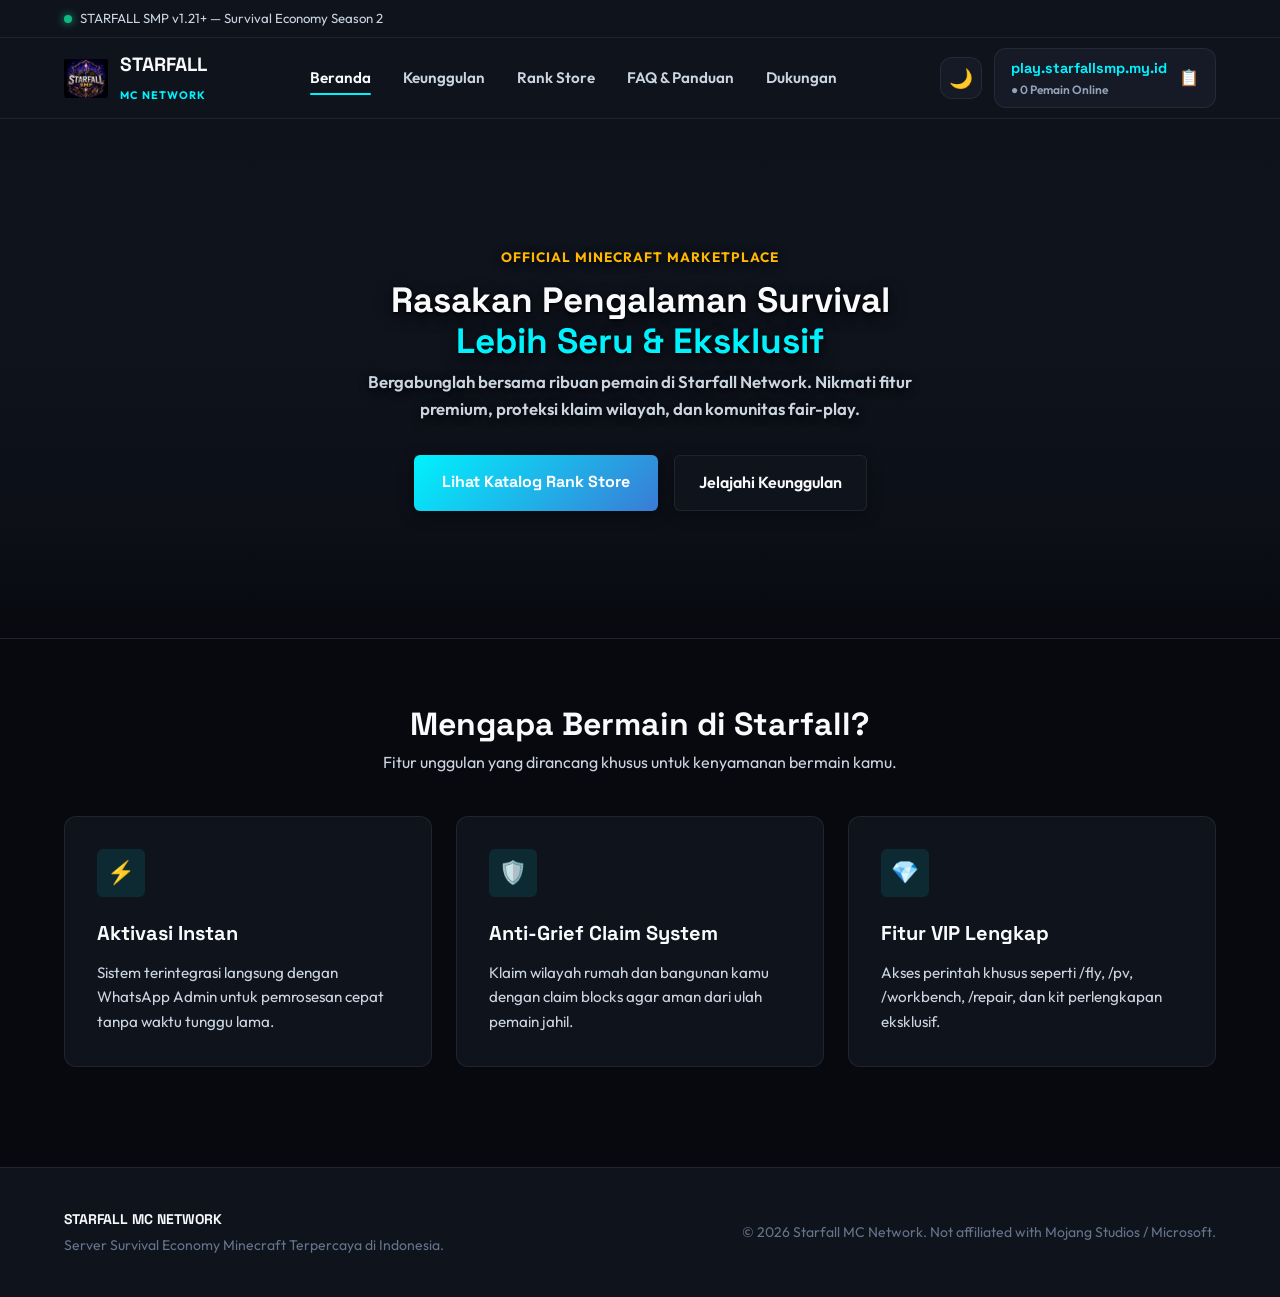
==== index.html @ a0d74863 "Upload proyek web starfall pro redesign beserta video" ====
<!DOCTYPE html>
<html lang="id">
<head>
  <meta charset="UTF-8">
  <meta name="viewport" content="width=device-width, initial-scale=1.0">
  <title>Beranda — Starfall Smp Official Website</title>
  <link rel="preconnect" href="https://fonts.googleapis.com">
  <link rel="preconnect" href="https://fonts.gstatic.com" crossorigin>
  <link href="https://fonts.googleapis.com/css2?family=Outfit:wght@400;600;700&family=Space+Grotesk:wght@700;800&display=swap" rel="stylesheet">
  <link rel="stylesheet" href="style.css">
</head>
<body>

  <div class="top-bar">
    <div class="container top-bar-inner">
      <div class="top-notice">
        <span class="live-dot"></span>
        <span>STARFALL SMP v1.21+ — Survival Economy Season 2</span>
      </div>
    </div>
  </div>

  <header class="header">
    <div class="container header-inner">
      <a href="index.html" class="brand">
        <img src="logo.png" alt="Starfall Logo" class="brand-logo-img" onerror="this.style.display='none'; document.getElementById('logoFallback').style.display='flex';">
        <div id="logoFallback" class="brand-icon-fallback" style="display:none;">SF</div>
        <div>
          <span class="brand-title">STARFALL</span>
          <span class="brand-subtitle">MC NETWORK</span>
        </div>
      </a>

      <ul class="nav-menu">
        <li><a href="index.html" class="nav-link active">Beranda</a></li>
        <li><a href="features.html" class="nav-link">Keunggulan</a></li>
        <li><a href="store.html" class="nav-link">Rank Store</a></li>
        <li><a href="faq.html" class="nav-link">FAQ & Panduan</a></li>
        <li><a href="contact.html" class="nav-link">Dukungan</a></li>
      </ul>

      <div class="header-actions">
        <button id="themeToggleBtn" class="theme-toggle-btn" title="Ganti Tema">
          <span id="themeIcon">🌙</span>
        </button>

        <div class="ip-copy-btn ip-copy-trigger" title="Klik untuk Copy IP">
          <div>
            <div class="ip-text">play.starfallsmp.my.id</div>
            <div class="ip-sub" id="onlinePlayerCount">● Memuat Pemain...</div>
          </div>
          <span>📋</span>
        </div>
      </div>
    </div>
  </header>

  <section class="page-banner video-hero">
    <video autoplay loop muted playsinline class="hero-video" id="heroVideo">
      <source id="videoSource" src="background.mp4" type="video/mp4">
      Browser kamu tidak mendukung video HTML5.
    </video>

    <div class="hero-overlay"></div>

    <div class="container hero-content">
      <span class="banner-badge">OFFICIAL MINECRAFT MARKETPLACE</span>
      <h1 class="hero-title">Rasakan Pengalaman Survival <br><span class="highlight-cyan">Lebih Seru & Eksklusif</span></h1>
      <p class="hero-desc">Bergabunglah bersama ribuan pemain di Starfall Network. Nikmati fitur premium, proteksi klaim wilayah, dan komunitas fair-play.</p>
      
      <div class="hero-btn-group">
        <a href="store.html" class="btn-primary-glow">Lihat Katalog Rank Store</a>
        <a href="features.html" class="btn-secondary-dark">Jelajahi Keunggulan</a>
      </div>
    </div>
  </section>

  <main class="content-section">
    <div class="container">
      <div style="text-align:center; margin-bottom:40px;">
        <h2 style="font-family:var(--font-title); font-size:2rem;">Mengapa Bermain di Starfall?</h2>
        <p style="color:var(--text-secondary);">Fitur unggulan yang dirancang khusus untuk kenyamanan bermain kamu.</p>
      </div>

      <div class="grid-3">
        <div class="feature-box">
          <div class="feature-icon-badge">⚡</div>
          <h3>Aktivasi Instan</h3>
          <p>Sistem terintegrasi langsung dengan WhatsApp Admin untuk pemrosesan cepat tanpa waktu tunggu lama.</p>
        </div>
        <div class="feature-box">
          <div class="feature-icon-badge">🛡️</div>
          <h3>Anti-Grief Claim System</h3>
          <p>Klaim wilayah rumah dan bangunan kamu dengan claim blocks agar aman dari ulah pemain jahil.</p>
        </div>
        <div class="feature-box">
          <div class="feature-icon-badge">💎</div>
          <h3>Fitur VIP Lengkap</h3>
          <p>Akses perintah khusus seperti /fly, /pv, /workbench, /repair, dan kit perlengkapan eksklusif.</p>
        </div>
      </div>
    </div>
  </main>

  <footer class="footer">
    <div class="container footer-flex">
      <div>
        <strong style="color:var(--text-primary); font-family:var(--font-title);">STARFALL MC NETWORK</strong>
        <p style="margin-top:4px;">Server Survival Economy Minecraft Terpercaya di Indonesia.</p>
      </div>
      <div>
        <p>&copy; 2026 Starfall MC Network. Not affiliated with Mojang Studios / Microsoft.</p>
      </div>
    </div>
  </footer>

  <div class="modal-backdrop" id="storeModal">
    <div class="modal-card">
      <button class="modal-close-btn" id="modalCloseBtn">&times;</button>
      <h2 style="font-family:var(--font-title); font-size:1.4rem; margin-bottom:4px; color:var(--text-primary);">Konfirmasi Pesanan</h2>
      <p style="font-size:0.85rem; color:var(--text-secondary); margin-bottom:20px;">Isi username Minecraft kamu sebelum lanjut ke WhatsApp Admin.</p>

      <div class="summary-card">
        <div class="summary-item">
          <span>Item Rank:</span>
          <strong id="modalRankName" style="color:var(--text-primary);">-</strong>
        </div>
        <div class="summary-item" style="margin-top:6px;">
          <span>Total Harga:</span>
          <strong id="modalRankPrice" style="color:var(--primary-cyan);">-</strong>
        </div>
      </div>

      <form id="orderForm">
        <div class="form-group">
          <label for="mcUsername">Username / In-Game Name (IGN)</label>
          <input type="text" id="mcUsername" placeholder="Contoh: Alex_Craft99" autocomplete="off">
          <div class="field-error-notice" id="usernameError"></div>
        </div>

        <button type="submit" class="btn-wa-submit">Lanjut Pembayaran via WhatsApp 🚀</button>
      </form>
    </div>
  </div>

  <div class="toast-notice" id="toastNotice"></div>

  <script src="script.js"></script>
</body>
</html>
---- style.css ----
/* ==========================================================================
   STARFALL NETWORK - STYLESHEET WITH LIGHT & DARK MODE SUPPORT
   ========================================================================== */

/* Variables (Default: Dark Mode) */
:root {
  --bg-dark: #07090e;
  --bg-surface: #0f131c;
  --bg-card: #151a26;
  --bg-card-hover: #1c2333;
  
  --primary-cyan: #00f2fe;
  --primary-blue: #3a7bd5;
  --accent-gold: #ffb703;
  --accent-rose: #ff2a6d;
  --accent-purple: #8a2be2;
  
  --text-primary: #f8fafc;
  --text-secondary: #cbd5e1;
  --text-muted: #64748b;
  
  --border-subtle: rgba(255, 255, 255, 0.07);
  --border-active: rgba(0, 242, 254, 0.3);
  
  --font-title: 'Space Grotesk', -apple-system, sans-serif;
  --font-body: 'Outfit', -apple-system, sans-serif;
  
  --radius-sm: 6px;
  --radius-md: 12px;
  --radius-lg: 18px;
  
  /* Gradasi Dark Mode: Super Bening (Hanya blends halus di paling bawah) */
  --overlay-gradient: linear-gradient(
    180deg,
    rgba(7, 9, 14, 0.1) 0%,
    rgba(7, 9, 14, 0) 40%,
    rgba(7, 9, 14, 0.4) 80%,
    #07090e 100%
  );
}

/* Light Mode Overrides */
body.light-mode {
  --bg-dark: #f0f4f9;
  --bg-surface: #ffffff;
  --bg-card: #e2e8f0;
  --bg-card-hover: #cbd5e1;
  
  --primary-cyan: #0284c7;
  --primary-blue: #2563eb;
  
  --text-primary: #0f172a;
  --text-secondary: #1e293b;
  --text-muted: #64748b;
  
  --border-subtle: rgba(0, 0, 0, 0.1);
  --border-active: rgba(2, 132, 199, 0.4);
  
  /* Gradasi Light Mode: Super Bening (Warna putih kabut disikat abis) */
  --overlay-gradient: linear-gradient(
    180deg,
    rgba(240, 244, 249, 0.1) 0%,
    rgba(240, 244, 249, 0) 40%,
    rgba(240, 244, 249, 0.4) 80%,
    #f0f4f9 100%
  );
}

* {
  margin: 0;
  padding: 0;
  box-sizing: border-box;
}

html {
  scroll-behavior: smooth;
}

body {
  background-color: var(--bg-dark);
  color: var(--text-primary);
  font-family: var(--font-body);
  line-height: 1.6;
  min-height: 100vh;
  display: flex;
  flex-direction: column;
  transition: background-color 0.3s ease, color 0.3s ease;
}

.container {
  max-width: 1200px;
  margin: 0 auto;
  padding: 0 24px;
  width: 100%;
}

/* --- Top Bar --- */
.top-bar {
  background: var(--bg-surface);
  border-bottom: 1px solid var(--border-subtle);
  padding: 8px 0;
  font-size: 0.825rem;
  color: var(--text-secondary);
}

.top-bar-inner {
  display: flex;
  justify-content: space-between;
  align-items: center;
}

.top-notice {
  display: flex;
  align-items: center;
  gap: 8px;
}

.live-dot {
  width: 8px;
  height: 8px;
  background-color: #10b981;
  border-radius: 50%;
  box-shadow: 0 0 8px #10b981;
}

/* --- Header & Navigation --- */
.header {
  position: sticky;
  top: 0;
  z-index: 1000;
  background: var(--bg-surface);
  backdrop-filter: blur(12px);
  border-bottom: 1px solid var(--border-subtle);
  transition: background-color 0.3s ease;
}

.header-inner {
  display: flex;
  align-items: center;
  justify-content: space-between;
  height: 80px;
}

.brand {
  display: flex;
  align-items: center;
  gap: 12px;
  text-decoration: none;
}

.brand-logo-img {
  width: 44px;
  height: 44px;
  object-fit: contain;
  border-radius: var(--radius-sm);
  display: block;
}

.brand-icon-fallback {
  width: 44px;
  height: 44px;
  background: linear-gradient(135deg, var(--primary-cyan), var(--primary-blue));
  color: #fff;
  font-family: var(--font-title);
  font-weight: 800;
  font-size: 1.1rem;
  display: flex;
  align-items: center;
  justify-content: center;
  border-radius: var(--radius-sm);
}

.brand-title {
  font-family: var(--font-title);
  font-weight: 800;
  font-size: 1.2rem;
  color: var(--text-primary);
  display: block;
}

.brand-subtitle {
  font-size: 0.68rem;
  color: var(--primary-cyan);
  font-weight: 700;
  letter-spacing: 1px;
}

.nav-menu {
  display: flex;
  align-items: center;
  gap: 32px;
  list-style: none;
}

.nav-link {
  color: var(--text-secondary);
  text-decoration: none;
  font-weight: 600;
  font-size: 0.95rem;
  transition: color 0.2s ease;
  position: relative;
  padding: 8px 0;
}

.nav-link:hover, .nav-link.active {
  color: var(--text-primary);
}

.nav-link.active::after {
  content: '';
  position: absolute;
  bottom: 0;
  left: 0;
  width: 100%;
  height: 2px;
  background: var(--primary-cyan);
  border-radius: 2px;
}

.header-actions {
  display: flex;
  align-items: center;
  gap: 12px;
}

.theme-toggle-btn {
  background: var(--bg-card);
  border: 1px solid var(--border-subtle);
  color: var(--text-primary);
  width: 42px;
  height: 42px;
  border-radius: var(--radius-md);
  display: flex;
  align-items: center;
  justify-content: center;
  cursor: pointer;
  font-size: 1.2rem;
  transition: all 0.2s ease;
}

.theme-toggle-btn:hover {
  border-color: var(--primary-cyan);
  transform: scale(1.05);
}

.ip-copy-btn {
  background: var(--bg-card);
  border: 1px solid var(--border-subtle);
  padding: 8px 16px;
  border-radius: var(--radius-md);
  display: flex;
  align-items: center;
  gap: 12px;
  cursor: pointer;
  transition: all 0.2s ease;
}

.ip-copy-btn:hover {
  border-color: var(--primary-cyan);
}

.ip-text {
  font-family: var(--font-title);
  font-weight: 700;
  font-size: 0.9rem;
  color: var(--primary-cyan);
}

.ip-sub {
  font-size: 0.75rem;
  color: #10b981;
  font-weight: 600;
}

/* --- Hero Banner & Video --- */
.video-hero {
  position: relative;
  overflow: hidden;
  padding: 130px 0 120px;
  text-align: center;
  min-height: 520px;
  display: flex;
  align-items: center;
  justify-content: center;
}

.hero-video {
  position: absolute;
  top: 50%;
  left: 50%;
  min-width: 100%;
  min-height: 100%;
  width: auto;
  height: auto;
  z-index: 1;
  transform: translate(-50%, -50%);
  object-fit: cover;
  pointer-events: none;
  transition: opacity 0.5s ease;
}

.hero-overlay {
  position: absolute;
  top: 0;
  left: 0;
  width: 100%;
  height: 100%;
  z-index: 2;
  background: var(--overlay-gradient);
  transition: background 0.3s ease;
}

.hero-content {
  position: relative;
  z-index: 3;
}

.banner-badge {
  color: var(--accent-gold);
  font-weight: 700;
  font-size: 0.85rem;
  letter-spacing: 1px;
  display: block;
  margin-bottom: 12px;
  text-shadow: 0 2px 8px rgba(0, 0, 0, 0.8);
}

.hero-title {
  font-size: 3.2rem;
  line-height: 1.15;
  font-family: var(--font-title);
  font-weight: 800;
  color: var(--text-primary);
  /* Bayangan tebal agar tulisan sangat kontras walaupun video bening */
  text-shadow: 0 4px 16px rgba(0, 0, 0, 0.8), 0 1px 3px rgba(0, 0, 0, 0.9);
}

.highlight-cyan {
  color: var(--primary-cyan);
}

.hero-desc {
  margin-top: 16px;
  color: var(--text-primary);
  max-width: 600px;
  margin-left: auto;
  margin-right: auto;
  font-size: 1.05rem;
  font-weight: 600;
  text-shadow: 0 2px 10px rgba(0, 0, 0, 0.9);
}

.hero-btn-group {
  margin-top: 32px;
  display: flex;
  justify-content: center;
  gap: 16px;
  flex-wrap: wrap;
}

.btn-primary-glow {
  background: linear-gradient(135deg, var(--primary-cyan), var(--primary-blue));
  color: #fff;
  padding: 14px 28px;
  border-radius: var(--radius-sm);
  font-family: var(--font-title);
  font-weight: 800;
  text-decoration: none;
  transition: transform 0.2s ease, box-shadow 0.2s ease;
  box-shadow: 0 4px 15px rgba(0, 0, 0, 0.4);
}

.btn-primary-glow:hover {
  transform: translateY(-2px);
  box-shadow: 0 4px 20px rgba(0, 242, 254, 0.5);
}

.btn-secondary-dark {
  background: var(--bg-surface);
  color: var(--text-primary);
  border: 1px solid var(--border-subtle);
  padding: 14px 24px;
  border-radius: var(--radius-sm);
  font-weight: 600;
  text-decoration: none;
  transition: background 0.2s ease;
  box-shadow: 0 4px 15px rgba(0, 0, 0, 0.3);
}

.btn-secondary-dark:hover {
  background: var(--bg-card);
}

/* --- Sub-page Banner --- */
.page-banner {
  background: var(--bg-surface);
  border-bottom: 1px solid var(--border-subtle);
  padding: 50px 0;
  text-align: center;
}

.page-banner h1 {
  font-family: var(--font-title);
  font-size: 2.2rem;
  color: var(--text-primary);
}

.page-banner p {
  color: var(--text-secondary);
  margin-top: 8px;
}

/* --- Content & Grid Layouts --- */
main {
  flex: 1;
}

.content-section {
  padding: 60px 0;
}

.grid-3 {
  display: grid;
  grid-template-columns: repeat(3, 1fr);
  gap: 24px;
}

.grid-2 {
  display: grid;
  grid-template-columns: repeat(2, 1fr);
  gap: 24px;
}

.feature-box {
  background: var(--bg-surface);
  border: 1px solid var(--border-subtle);
  padding: 32px;
  border-radius: var(--radius-md);
  transition: background-color 0.3s ease, border-color 0.3s ease;
}

.feature-box h3 {
  font-family: var(--font-title);
  font-size: 1.25rem;
  margin-bottom: 12px;
  color: var(--text-primary);
}

.feature-box p {
  color: var(--text-secondary);
  font-size: 0.95rem;
}

.feature-icon-badge {
  width: 48px;
  height: 48px;
  background: rgba(0, 242, 254, 0.1);
  color: var(--primary-cyan);
  display: flex;
  align-items: center;
  justify-content: center;
  border-radius: var(--radius-sm);
  font-size: 1.4rem;
  margin-bottom: 20px;
}

/* --- Rank Store Styling --- */
.ranks-grid {
  display: grid;
  grid-template-columns: repeat(auto-fit, minmax(280px, 1fr));
  gap: 24px;
}

.rank-card {
  background: var(--bg-surface);
  border: 1px solid var(--border-subtle);
  border-radius: var(--radius-md);
  padding: 24px;
  display: flex;
  flex-direction: column;
  position: relative;
  transition: transform 0.2s ease, border-color 0.2s ease;
}

.rank-card:hover {
  transform: translateY(-4px);
  border-color: var(--border-active);
}

.rank-card.highlight {
  border-color: var(--accent-gold);
  background: var(--bg-card);
}

.rank-tag-featured {
  position: absolute;
  top: -12px;
  right: 16px;
  background: var(--accent-gold);
  color: #000;
  font-weight: 800;
  font-size: 0.7rem;
  padding: 4px 10px;
  border-radius: 20px;
}

.rank-header {
  border-bottom: 1px solid var(--border-subtle);
  padding-bottom: 16px;
  margin-bottom: 16px;
}

.rank-name {
  font-family: var(--font-title);
  font-size: 1.6rem;
  font-weight: 800;
  color: var(--text-primary);
}

.rank-price {
  font-size: 1.25rem;
  font-weight: 700;
  color: var(--primary-cyan);
}

.rank-features {
  list-style: none;
  margin-bottom: 24px;
  flex: 1;
}

.rank-features li {
  font-size: 0.9rem;
  color: var(--text-secondary);
  margin-bottom: 10px;
}

.btn-buy-store {
  width: 100%;
  background: var(--primary-cyan);
  color: #000;
  border: none;
  padding: 12px;
  border-radius: var(--radius-sm);
  font-family: var(--font-title);
  font-weight: 800;
  cursor: pointer;
  transition: opacity 0.2s;
}

.btn-buy-store:hover { opacity: 0.9; }
.btn-buy-store.gold-btn { background: var(--accent-gold); }

/* --- FAQ Accordion --- */
.faq-box {
  background: var(--bg-surface);
  border: 1px solid var(--border-subtle);
  border-radius: var(--radius-md);
  margin-bottom: 16px;
  overflow: hidden;
}

.faq-header {
  padding: 20px;
  font-family: var(--font-title);
  font-weight: 700;
  color: var(--text-primary);
  display: flex;
  justify-content: space-between;
  align-items: center;
  cursor: pointer;
  user-select: none;
}

.faq-body {
  padding: 0 20px 20px;
  color: var(--text-secondary);
  display: none;
  font-size: 0.95rem;
}

.faq-box.active .faq-body { display: block; }

/* --- Modal Checkout --- */
.modal-backdrop {
  display: none;
  position: fixed;
  top: 0; left: 0; width: 100%; height: 100%;
  background: rgba(4, 6, 10, 0.85);
  backdrop-filter: blur(8px);
  z-index: 2000;
  align-items: center;
  justify-content: center;
  padding: 20px;
}

body.light-mode .modal-backdrop {
  background: rgba(15, 23, 42, 0.6);
}

.modal-backdrop.open {
  display: flex;
}

.modal-card {
  background: var(--bg-surface);
  border: 1px solid var(--border-active);
  border-radius: var(--radius-lg);
  width: 100%;
  max-width: 420px;
  padding: 28px;
  position: relative;
}

.modal-close-btn {
  position: absolute;
  top: 16px; right: 20px;
  background: none; border: none;
  color: var(--text-muted); font-size: 1.5rem;
  cursor: pointer;
}

.form-group {
  margin-bottom: 18px;
}

.form-group label {
  display: block;
  font-size: 0.85rem;
  font-weight: 700;
  margin-bottom: 6px;
  color: var(--text-primary);
}

.form-group input {
  width: 100%;
  background: var(--bg-dark);
  border: 1px solid var(--border-subtle);
  padding: 12px;
  border-radius: var(--radius-sm);
  color: var(--text-primary);
  outline: none;
}

.form-group input:focus {
  border-color: var(--primary-cyan);
}

.field-error-notice {
  display: none;
  color: var(--accent-rose);
  font-size: 0.825rem;
  font-weight: 700;
  margin-top: 6px;
  background: rgba(255, 42, 109, 0.1);
  padding: 6px 10px;
  border-radius: 4px;
  border: 1px solid rgba(255, 42, 109, 0.2);
}

.summary-card {
  background: var(--bg-dark);
  padding: 14px;
  border-radius: var(--radius-sm);
  margin-bottom: 20px;
}

.summary-item {
  display: flex;
  justify-content: space-between;
  font-size: 0.875rem;
  color: var(--text-secondary);
}

.btn-wa-submit {
  width: 100%;
  background: #25d366;
  color: #000;
  border: none;
  padding: 12px;
  border-radius: var(--radius-sm);
  font-family: var(--font-title);
  font-weight: 800;
  cursor: pointer;
}

/* Toast Notice */
.toast-notice {
  position: fixed;
  bottom: 24px; right: 24px;
  background: var(--primary-cyan);
  color: #000;
  padding: 12px 20px;
  border-radius: var(--radius-sm);
  font-weight: 700;
  font-size: 0.9rem;
  display: none;
  z-index: 3000;
}

.toast-notice.show { display: block; }

/* Footer */
.footer {
  background: var(--bg-surface);
  border-top: 1px solid var(--border-subtle);
  padding: 40px 0;
  margin-top: 40px;
  font-size: 0.875rem;
  color: var(--text-muted);
}

.footer-flex {
  display: flex;
  justify-content: space-between;
  align-items: center;
  flex-wrap: wrap;
  gap: 20px;
}

@media (max-width: 768px) {
  .grid-3, .grid-2 { grid-template-columns: 1fr; }
  .nav-menu { display: none; }
  .top-bar-inner { flex-direction: column; gap: 4px; }
  .hero-title { font-size: 2.2rem; }
}
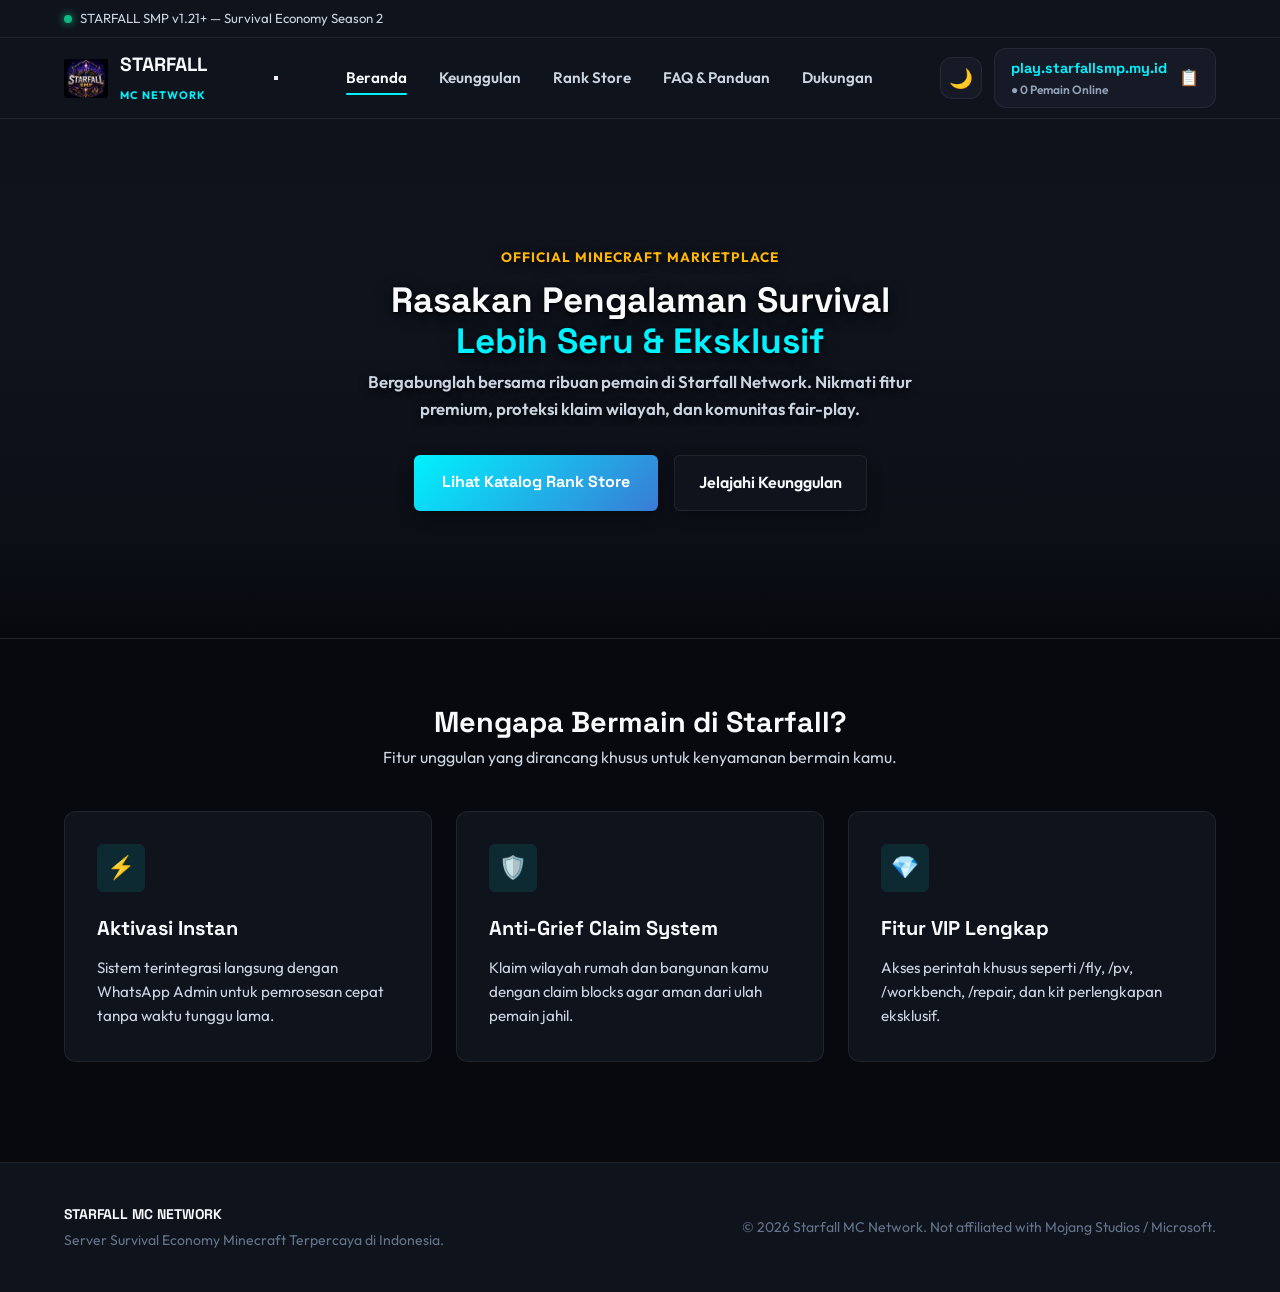
==== commit 25d950f9: "Update index.html" ====
--- a/index.html
+++ b/index.html
@@ -2,7 +2,7 @@
 <html lang="id">
 <head>
   <meta charset="UTF-8">
-  <meta name="viewport" content="width=device-width, initial-scale=1.0">
+  <meta name="viewport" content="width=device-width, initial-scale=1.0, maximum-scale=1.0, user-scalable=no">
   <title>Beranda — Starfall Smp Official Website</title>
   <link rel="preconnect" href="https://fonts.googleapis.com">
   <link rel="preconnect" href="https://fonts.gstatic.com" crossorigin>
@@ -31,7 +31,14 @@
         </div>
       </a>
 
-      <ul class="nav-menu">
+      <!-- Tombol Hamburger untuk Tampilan HP -->
+      <button class="mobile-menu-toggle" id="mobileMenuBtn" aria-label="Buka Menu">
+        <span></span>
+        <span></span>
+        <span></span>
+      </button>
+
+      <ul class="nav-menu" id="navMenu">
         <li><a href="index.html" class="nav-link active">Beranda</a></li>
         <li><a href="features.html" class="nav-link">Keunggulan</a></li>
         <li><a href="store.html" class="nav-link">Rank Store</a></li>
@@ -78,7 +85,7 @@
   <main class="content-section">
     <div class="container">
       <div style="text-align:center; margin-bottom:40px;">
-        <h2 style="font-family:var(--font-title); font-size:2rem;">Mengapa Bermain di Starfall?</h2>
+        <h2 style="font-family:var(--font-title); font-size:1.8rem;">Mengapa Bermain di Starfall?</h2>
         <p style="color:var(--text-secondary);">Fitur unggulan yang dirancang khusus untuk kenyamanan bermain kamu.</p>
       </div>
 
@@ -147,4 +154,4 @@
 
   <script src="script.js"></script>
 </body>
-</html>+</html>
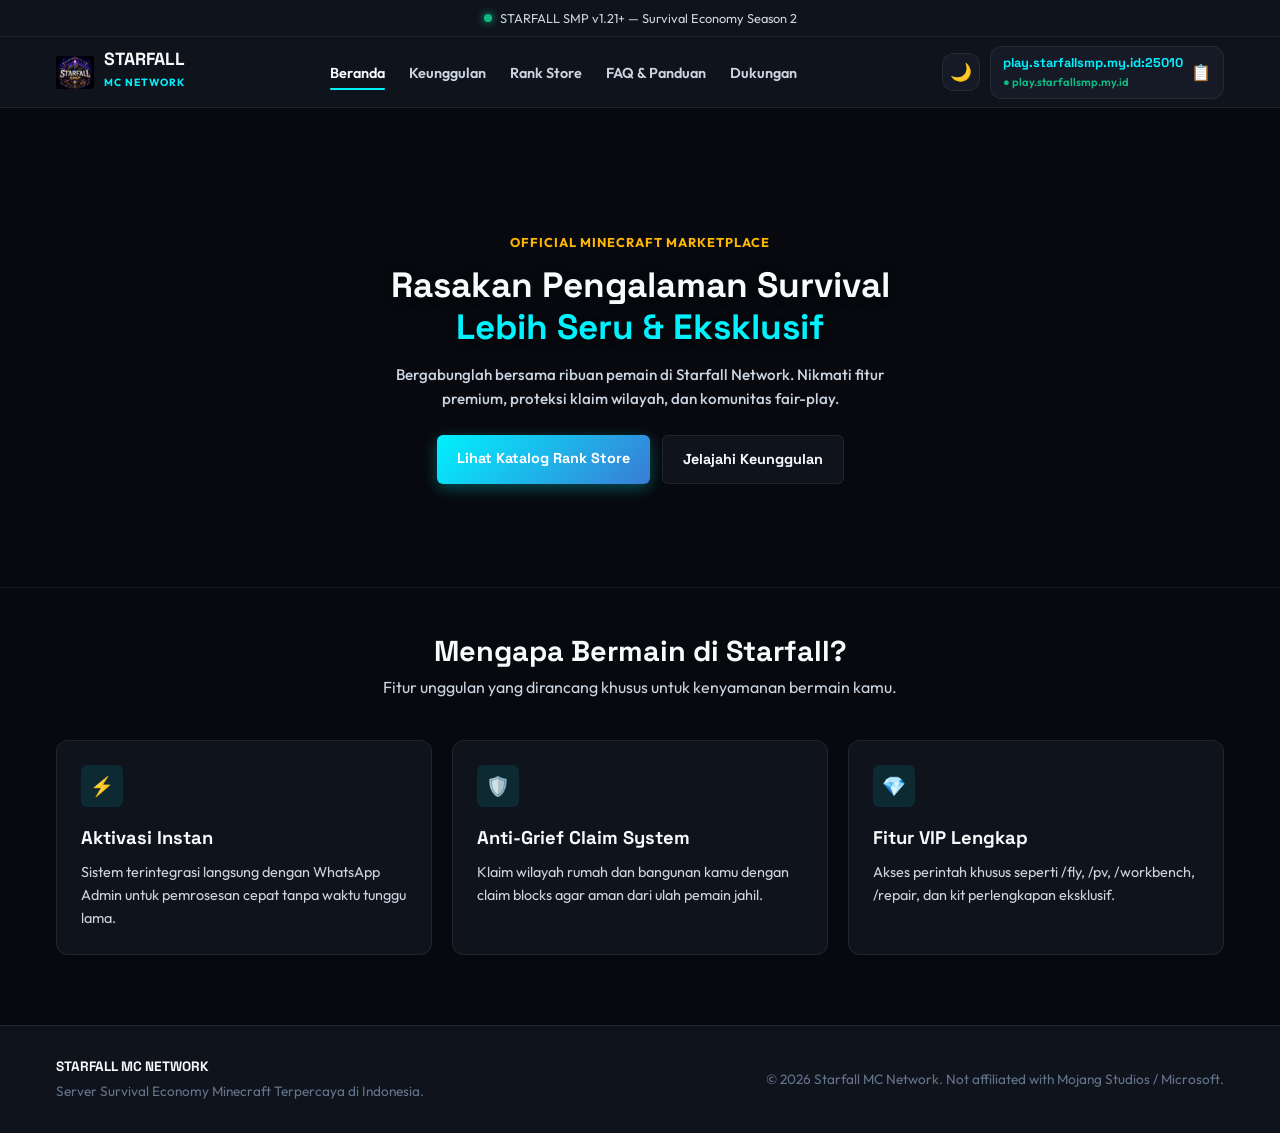
==== commit c2005167: "Update index.html" ====
--- a/index.html
+++ b/index.html
@@ -53,7 +53,7 @@
 
         <div class="ip-copy-btn ip-copy-trigger" title="Klik untuk Copy IP">
           <div>
-            <div class="ip-text">play.starfallsmp.my.id</div>
+            <div class="ip-text">play.starfallsmp.my.id:25010</div>
             <div class="ip-sub" id="onlinePlayerCount">● Memuat Pemain...</div>
           </div>
           <span>📋</span>
--- a/style.css
+++ b/style.css
@@ -2,7 +2,6 @@
    STARFALL NETWORK - STYLESHEET WITH LIGHT & DARK MODE SUPPORT
    ========================================================================== */
 
-/* Variables (Default: Dark Mode) */
 :root {
   --bg-dark: #07090e;
   --bg-surface: #0f131c;
@@ -29,40 +28,37 @@
   --radius-md: 12px;
   --radius-lg: 18px;
   
-  /* Gradasi Dark Mode: Super Bening (Hanya blends halus di paling bawah) */
   --overlay-gradient: linear-gradient(
     180deg,
-    rgba(7, 9, 14, 0.1) 0%,
-    rgba(7, 9, 14, 0) 40%,
-    rgba(7, 9, 14, 0.4) 80%,
+    rgba(7, 9, 14, 0.4) 0%,
+    rgba(7, 9, 14, 0.7) 60%,
     #07090e 100%
   );
 }
 
-/* Light Mode Overrides */
+/* --- LIGHT MODE SETTINGS (BALANCED CONTRAST) --- */
 body.light-mode {
-  --bg-dark: #f0f4f9;
+  --bg-dark: #e2e8f0;
   --bg-surface: #ffffff;
-  --bg-card: #e2e8f0;
-  --bg-card-hover: #cbd5e1;
+  --bg-card: #f1f5f9;
+  --bg-card-hover: #e2e8f0;
   
   --primary-cyan: #0284c7;
   --primary-blue: #2563eb;
   
   --text-primary: #0f172a;
-  --text-secondary: #1e293b;
+  --text-secondary: #334155;
   --text-muted: #64748b;
   
-  --border-subtle: rgba(0, 0, 0, 0.1);
+  --border-subtle: rgba(0, 0, 0, 0.12);
   --border-active: rgba(2, 132, 199, 0.4);
   
-  /* Gradasi Light Mode: Super Bening (Warna putih kabut disikat abis) */
+  /* Overlay dibuat transparan agak gelap agar video di bawahnya tidak silau */
   --overlay-gradient: linear-gradient(
     180deg,
-    rgba(240, 244, 249, 0.1) 0%,
-    rgba(240, 244, 249, 0) 40%,
-    rgba(240, 244, 249, 0.4) 80%,
-    #f0f4f9 100%
+    rgba(15, 23, 42, 0.5) 0%,
+    rgba(15, 23, 42, 0.25) 50%,
+    #e2e8f0 100%
   );
 }
 
@@ -72,7 +68,9 @@
   box-sizing: border-box;
 }
 
-html {
+html, body {
+  overflow-x: hidden;
+  width: 100%;
   scroll-behavior: smooth;
 }
 
@@ -90,7 +88,7 @@
 .container {
   max-width: 1200px;
   margin: 0 auto;
-  padding: 0 24px;
+  padding: 0 16px;
   width: 100%;
 }
 
@@ -99,14 +97,15 @@
   background: var(--bg-surface);
   border-bottom: 1px solid var(--border-subtle);
   padding: 8px 0;
-  font-size: 0.825rem;
+  font-size: 0.8rem;
   color: var(--text-secondary);
 }
 
 .top-bar-inner {
   display: flex;
-  justify-content: space-between;
-  align-items: center;
+  justify-content: center;
+  align-items: center;
+  text-align: center;
 }
 
 .top-notice {
@@ -121,6 +120,7 @@
   background-color: #10b981;
   border-radius: 50%;
   box-shadow: 0 0 8px #10b981;
+  flex-shrink: 0;
 }
 
 /* --- Header & Navigation --- */
@@ -131,39 +131,40 @@
   background: var(--bg-surface);
   backdrop-filter: blur(12px);
   border-bottom: 1px solid var(--border-subtle);
-  transition: background-color 0.3s ease;
 }
 
 .header-inner {
   display: flex;
   align-items: center;
   justify-content: space-between;
-  height: 80px;
+  height: 70px;
+  gap: 12px;
 }
 
 .brand {
   display: flex;
   align-items: center;
-  gap: 12px;
+  gap: 10px;
   text-decoration: none;
+  flex-shrink: 0;
 }
 
 .brand-logo-img {
-  width: 44px;
-  height: 44px;
+  width: 38px;
+  height: 38px;
   object-fit: contain;
   border-radius: var(--radius-sm);
   display: block;
 }
 
 .brand-icon-fallback {
-  width: 44px;
-  height: 44px;
+  width: 38px;
+  height: 38px;
   background: linear-gradient(135deg, var(--primary-cyan), var(--primary-blue));
   color: #fff;
   font-family: var(--font-title);
   font-weight: 800;
-  font-size: 1.1rem;
+  font-size: 1rem;
   display: flex;
   align-items: center;
   justify-content: center;
@@ -173,13 +174,14 @@
 .brand-title {
   font-family: var(--font-title);
   font-weight: 800;
-  font-size: 1.2rem;
+  font-size: 1.1rem;
   color: var(--text-primary);
   display: block;
+  line-height: 1;
 }
 
 .brand-subtitle {
-  font-size: 0.68rem;
+  font-size: 0.65rem;
   color: var(--primary-cyan);
   font-weight: 700;
   letter-spacing: 1px;
@@ -188,7 +190,7 @@
 .nav-menu {
   display: flex;
   align-items: center;
-  gap: 32px;
+  gap: 24px;
   list-style: none;
 }
 
@@ -196,7 +198,7 @@
   color: var(--text-secondary);
   text-decoration: none;
   font-weight: 600;
-  font-size: 0.95rem;
+  font-size: 0.9rem;
   transition: color 0.2s ease;
   position: relative;
   padding: 8px 0;
@@ -220,68 +222,96 @@
 .header-actions {
   display: flex;
   align-items: center;
-  gap: 12px;
+  gap: 10px;
 }
 
 .theme-toggle-btn {
   background: var(--bg-card);
   border: 1px solid var(--border-subtle);
   color: var(--text-primary);
-  width: 42px;
-  height: 42px;
+  width: 38px;
+  height: 38px;
   border-radius: var(--radius-md);
   display: flex;
   align-items: center;
   justify-content: center;
   cursor: pointer;
-  font-size: 1.2rem;
-  transition: all 0.2s ease;
-}
-
-.theme-toggle-btn:hover {
-  border-color: var(--primary-cyan);
-  transform: scale(1.05);
+  font-size: 1.1rem;
+  flex-shrink: 0;
 }
 
 .ip-copy-btn {
   background: var(--bg-card);
   border: 1px solid var(--border-subtle);
-  padding: 8px 16px;
+  padding: 6px 12px;
   border-radius: var(--radius-md);
   display: flex;
   align-items: center;
-  gap: 12px;
+  gap: 8px;
   cursor: pointer;
-  transition: all 0.2s ease;
-}
-
-.ip-copy-btn:hover {
-  border-color: var(--primary-cyan);
 }
 
 .ip-text {
   font-family: var(--font-title);
   font-weight: 700;
-  font-size: 0.9rem;
+  font-size: 0.8rem;
   color: var(--primary-cyan);
 }
 
 .ip-sub {
-  font-size: 0.75rem;
+  font-size: 0.7rem;
   color: #10b981;
   font-weight: 600;
 }
 
-/* --- Hero Banner & Video --- */
+.mobile-menu-toggle {
+  display: none;
+  flex-direction: column;
+  gap: 4px;
+  background: none;
+  border: none;
+  cursor: pointer;
+  padding: 4px;
+}
+
+.mobile-menu-toggle span {
+  width: 22px;
+  height: 2px;
+  background: var(--text-primary);
+  border-radius: 2px;
+}
+
+/* --- Hero Banner & Page Banners --- */
+.page-banner {
+  padding: 60px 0 40px;
+  text-align: center;
+  background: var(--bg-surface);
+  border-bottom: 1px solid var(--border-subtle);
+}
+
+.page-banner h1 {
+  font-family: var(--font-title);
+  font-size: 2.2rem;
+  font-weight: 800;
+  color: var(--text-primary);
+  margin-bottom: 8px;
+}
+
+.page-banner p {
+  color: var(--text-secondary);
+  font-size: 0.95rem;
+}
+
 .video-hero {
   position: relative;
   overflow: hidden;
-  padding: 130px 0 120px;
+  padding: 80px 0 60px;
   text-align: center;
-  min-height: 520px;
+  min-height: 480px;
   display: flex;
   align-items: center;
   justify-content: center;
+  background-color: var(--bg-dark);
 }
 
 .hero-video {
@@ -296,20 +326,38 @@
   transform: translate(-50%, -50%);
   object-fit: cover;
   pointer-events: none;
-  transition: opacity 0.5s ease;
+  transition: filter 0.3s ease, opacity 0.3s ease;
 }
 
 .hero-overlay {
   position: absolute;
-  top: 0;
-  left: 0;
-  width: 100%;
-  height: 100%;
+  top: 0; left: 0;
+  width: 100%; height: 100%;
   z-index: 2;
   background: var(--overlay-gradient);
   transition: background 0.3s ease;
 }
 
+/* Penyesuaian Video & Teks Khusus Mode Terang */
+body.light-mode .hero-video {
+  filter: brightness(0.9) contrast(1.1);
+  opacity: 0.95; /* Video terlihat penuh tanpa pudar */
+}
+
+body.light-mode .hero-overlay {
+  background: var(--overlay-gradient);
+}
+
+body.light-mode .hero-title {
+  color: #ffffff; /* Kontras tinggi di atas video */
+  text-shadow: 0 2px 12px rgba(0, 0, 0, 0.7);
+}
+
+body.light-mode .hero-desc {
+  color: #f1f5f9;
+  text-shadow: 0 2px 8px rgba(0, 0, 0, 0.7);
+}
+
 .hero-content {
   position: relative;
   z-index: 3;
@@ -318,21 +366,19 @@
 .banner-badge {
   color: var(--accent-gold);
   font-weight: 700;
-  font-size: 0.85rem;
+  font-size: 0.8rem;
   letter-spacing: 1px;
   display: block;
   margin-bottom: 12px;
-  text-shadow: 0 2px 8px rgba(0, 0, 0, 0.8);
 }
 
 .hero-title {
-  font-size: 3.2rem;
-  line-height: 1.15;
+  font-size: 2.5rem;
+  line-height: 1.2;
   font-family: var(--font-title);
   font-weight: 800;
   color: var(--text-primary);
-  /* Bayangan tebal agar tulisan sangat kontras walaupun video bening */
-  text-shadow: 0 4px 16px rgba(0, 0, 0, 0.8), 0 1px 3px rgba(0, 0, 0, 0.9);
+  text-shadow: 0 2px 10px rgba(0, 0, 0, 0.4);
 }
 
 .highlight-cyan {
@@ -340,174 +386,141 @@
 }
 
 .hero-desc {
-  margin-top: 16px;
-  color: var(--text-primary);
-  max-width: 600px;
+  margin-top: 14px;
+  color: var(--text-primary);
+  max-width: 550px;
   margin-left: auto;
   margin-right: auto;
-  font-size: 1.05rem;
-  font-weight: 600;
-  text-shadow: 0 2px 10px rgba(0, 0, 0, 0.9);
+  font-size: 0.95rem;
+  font-weight: 500;
 }
 
 .hero-btn-group {
-  margin-top: 32px;
+  margin-top: 24px;
   display: flex;
   justify-content: center;
-  gap: 16px;
+  gap: 12px;
   flex-wrap: wrap;
+}
+
+.btn-primary-glow, .btn-secondary-dark {
+  padding: 12px 20px;
+  border-radius: var(--radius-sm);
+  font-family: var(--font-title);
+  font-weight: 700;
+  font-size: 0.9rem;
+  text-decoration: none;
+  text-align: center;
 }
 
 .btn-primary-glow {
   background: linear-gradient(135deg, var(--primary-cyan), var(--primary-blue));
   color: #fff;
-  padding: 14px 28px;
-  border-radius: var(--radius-sm);
-  font-family: var(--font-title);
-  font-weight: 800;
-  text-decoration: none;
-  transition: transform 0.2s ease, box-shadow 0.2s ease;
-  box-shadow: 0 4px 15px rgba(0, 0, 0, 0.4);
-}
-
-.btn-primary-glow:hover {
-  transform: translateY(-2px);
-  box-shadow: 0 4px 20px rgba(0, 242, 254, 0.5);
+  box-shadow: 0 4px 15px rgba(0, 242, 254, 0.3);
 }
 
 .btn-secondary-dark {
   background: var(--bg-surface);
   color: var(--text-primary);
   border: 1px solid var(--border-subtle);
-  padding: 14px 24px;
-  border-radius: var(--radius-sm);
-  font-weight: 600;
-  text-decoration: none;
-  transition: background 0.2s ease;
-  box-shadow: 0 4px 15px rgba(0, 0, 0, 0.3);
-}
-
-.btn-secondary-dark:hover {
-  background: var(--bg-card);
-}
-
-/* --- Sub-page Banner --- */
-.page-banner {
-  background: var(--bg-surface);
-  border-bottom: 1px solid var(--border-subtle);
-  padding: 50px 0;
-  text-align: center;
-}
-
-.page-banner h1 {
-  font-family: var(--font-title);
-  font-size: 2.2rem;
-  color: var(--text-primary);
-}
-
-.page-banner p {
-  color: var(--text-secondary);
-  margin-top: 8px;
-}
-
-/* --- Content & Grid Layouts --- */
-main {
-  flex: 1;
-}
-
-.content-section {
-  padding: 60px 0;
+}
+
+/* --- Content Sections --- */
+main { flex: 1; }
+.content-section { padding: 40px 0; }
+
+.grid-2 {
+  display: grid;
+  grid-template-columns: repeat(2, 1fr);
+  gap: 20px;
 }
 
 .grid-3 {
   display: grid;
   grid-template-columns: repeat(3, 1fr);
-  gap: 24px;
-}
-
-.grid-2 {
-  display: grid;
-  grid-template-columns: repeat(2, 1fr);
-  gap: 24px;
+  gap: 20px;
 }
 
 .feature-box {
   background: var(--bg-surface);
   border: 1px solid var(--border-subtle);
-  padding: 32px;
+  padding: 24px;
   border-radius: var(--radius-md);
-  transition: background-color 0.3s ease, border-color 0.3s ease;
 }
 
 .feature-box h3 {
   font-family: var(--font-title);
-  font-size: 1.25rem;
-  margin-bottom: 12px;
-  color: var(--text-primary);
+  font-size: 1.15rem;
+  margin-bottom: 8px;
 }
 
 .feature-box p {
   color: var(--text-secondary);
-  font-size: 0.95rem;
+  font-size: 0.9rem;
 }
 
 .feature-icon-badge {
-  width: 48px;
-  height: 48px;
+  width: 42px; height: 42px;
   background: rgba(0, 242, 254, 0.1);
   color: var(--primary-cyan);
-  display: flex;
-  align-items: center;
-  justify-content: center;
+  display: flex; align-items: center; justify-content: center;
   border-radius: var(--radius-sm);
-  font-size: 1.4rem;
-  margin-bottom: 20px;
-}
-
-/* --- Rank Store Styling --- */
+  font-size: 1.2rem;
+  margin-bottom: 16px;
+}
+
+/* ==========================================================================
+   RANK STORE KATALOG & CARDS
+   ========================================================================== */
 .ranks-grid {
   display: grid;
   grid-template-columns: repeat(auto-fit, minmax(280px, 1fr));
   gap: 24px;
+  margin-top: 10px;
 }
 
 .rank-card {
-  background: var(--bg-surface);
-  border: 1px solid var(--border-subtle);
-  border-radius: var(--radius-md);
-  padding: 24px;
+  background: var(--bg-card);
+  border: 1px solid var(--border-subtle);
+  border-radius: var(--radius-lg);
+  padding: 28px 24px;
   display: flex;
   flex-direction: column;
+  justify-content: space-between;
   position: relative;
-  transition: transform 0.2s ease, border-color 0.2s ease;
+  transition: transform 0.2s ease, border-color 0.2s ease, box-shadow 0.2s ease;
 }
 
 .rank-card:hover {
   transform: translateY(-4px);
   border-color: var(--border-active);
+  box-shadow: 0 10px 25px rgba(0, 0, 0, 0.3);
+  background: var(--bg-card-hover);
 }
 
 .rank-card.highlight {
-  border-color: var(--accent-gold);
-  background: var(--bg-card);
+  border: 2px solid var(--accent-gold);
+  box-shadow: 0 0 20px rgba(255, 183, 3, 0.15);
 }
 
 .rank-tag-featured {
   position: absolute;
   top: -12px;
-  right: 16px;
+  right: 20px;
   background: var(--accent-gold);
   color: #000;
+  font-family: var(--font-title);
   font-weight: 800;
-  font-size: 0.7rem;
-  padding: 4px 10px;
+  font-size: 0.65rem;
+  padding: 3px 10px;
   border-radius: 20px;
+  letter-spacing: 0.5px;
 }
 
 .rank-header {
+  margin-bottom: 20px;
   border-bottom: 1px solid var(--border-subtle);
   padding-bottom: 16px;
-  margin-bottom: 16px;
 }
 
 .rank-name {
@@ -515,130 +528,178 @@
   font-size: 1.6rem;
   font-weight: 800;
   color: var(--text-primary);
+  margin-top: 4px;
+  line-height: 1.1;
 }
 
 .rank-price {
+  font-family: var(--font-title);
   font-size: 1.25rem;
   font-weight: 700;
   color: var(--primary-cyan);
+  margin-top: 8px;
 }
 
 .rank-features {
   list-style: none;
-  margin-bottom: 24px;
-  flex: 1;
+  padding: 0;
+  margin: 0 0 24px 0;
+  display: flex;
+  flex-direction: column;
+  gap: 12px;
+  flex-grow: 1;
 }
 
 .rank-features li {
-  font-size: 0.9rem;
+  font-size: 0.88rem;
   color: var(--text-secondary);
-  margin-bottom: 10px;
+  display: flex;
+  align-items: center;
+  gap: 8px;
+}
+
+.rank-features strong {
+  color: var(--text-primary);
 }
 
 .btn-buy-store {
   width: 100%;
+  padding: 12px 16px;
+  background: var(--bg-surface);
+  color: var(--text-primary);
+  border: 1px solid var(--border-subtle);
+  border-radius: var(--radius-sm);
+  font-family: var(--font-title);
+  font-weight: 700;
+  font-size: 0.9rem;
+  cursor: pointer;
+  transition: all 0.2s ease;
+  text-align: center;
+}
+
+.btn-buy-store:hover {
   background: var(--primary-cyan);
   color: #000;
+  border-color: var(--primary-cyan);
+}
+
+.btn-buy-store.gold-btn {
+  background: var(--accent-gold);
+  color: #000;
   border: none;
-  padding: 12px;
-  border-radius: var(--radius-sm);
-  font-family: var(--font-title);
-  font-weight: 800;
-  cursor: pointer;
-  transition: opacity 0.2s;
-}
-
-.btn-buy-store:hover { opacity: 0.9; }
-.btn-buy-store.gold-btn { background: var(--accent-gold); }
+}
+
+.btn-buy-store.gold-btn:hover {
+  background: #e0a200;
+}
 
 /* --- FAQ Accordion --- */
 .faq-box {
   background: var(--bg-surface);
   border: 1px solid var(--border-subtle);
   border-radius: var(--radius-md);
-  margin-bottom: 16px;
+  margin-bottom: 12px;
   overflow: hidden;
 }
 
 .faq-header {
-  padding: 20px;
-  font-family: var(--font-title);
+  padding: 18px 20px;
+  display: flex;
+  justify-content: space-between;
+  align-items: center;
+  cursor: pointer;
   font-weight: 700;
-  color: var(--text-primary);
-  display: flex;
-  justify-content: space-between;
-  align-items: center;
-  cursor: pointer;
-  user-select: none;
+  font-family: var(--font-title);
 }
 
 .faq-body {
-  padding: 0 20px 20px;
+  padding: 0 20px 18px;
+  display: none;
   color: var(--text-secondary);
-  display: none;
-  font-size: 0.95rem;
-}
-
-.faq-box.active .faq-body { display: block; }
+  font-size: 0.9rem;
+}
+
+.faq-box.active .faq-body {
+  display: block;
+}
 
 /* --- Modal Checkout --- */
 .modal-backdrop {
-  display: none;
   position: fixed;
-  top: 0; left: 0; width: 100%; height: 100%;
-  background: rgba(4, 6, 10, 0.85);
-  backdrop-filter: blur(8px);
+  top: 0; left: 0;
+  width: 100%; height: 100%;
+  background: rgba(0, 0, 0, 0.75);
+  backdrop-filter: blur(4px);
   z-index: 2000;
+  display: flex;
   align-items: center;
   justify-content: center;
-  padding: 20px;
-}
-
-body.light-mode .modal-backdrop {
-  background: rgba(15, 23, 42, 0.6);
-}
-
-.modal-backdrop.open {
-  display: flex;
+  opacity: 0;
+  pointer-events: none;
+  transition: opacity 0.2s ease;
+}
+
+.modal-backdrop.open,
+.modal-backdrop.active {
+  opacity: 1;
+  pointer-events: auto;
 }
 
 .modal-card {
   background: var(--bg-surface);
-  border: 1px solid var(--border-active);
+  border: 1px solid var(--border-subtle);
   border-radius: var(--radius-lg);
   width: 100%;
-  max-width: 420px;
+  max-width: 440px;
   padding: 28px;
   position: relative;
+  box-shadow: 0 20px 40px rgba(0,0,0,0.5);
 }
 
 .modal-close-btn {
   position: absolute;
-  top: 16px; right: 20px;
-  background: none; border: none;
-  color: var(--text-muted); font-size: 1.5rem;
+  top: 16px; right: 16px;
+  background: none;
+  border: none;
+  color: var(--text-muted);
+  font-size: 1.5rem;
   cursor: pointer;
 }
 
+.summary-card {
+  background: var(--bg-card);
+  padding: 14px 16px;
+  border-radius: var(--radius-sm);
+  margin-bottom: 20px;
+  border: 1px solid var(--border-subtle);
+  font-size: 0.9rem;
+}
+
+.summary-item {
+  display: flex;
+  justify-content: space-between;
+}
+
 .form-group {
-  margin-bottom: 18px;
+  margin-bottom: 20px;
 }
 
 .form-group label {
   display: block;
-  font-size: 0.85rem;
+  font-size: 0.8rem;
   font-weight: 700;
   margin-bottom: 6px;
-  color: var(--text-primary);
+  color: var(--text-secondary);
 }
 
 .form-group input {
   width: 100%;
-  background: var(--bg-dark);
-  border: 1px solid var(--border-subtle);
   padding: 12px;
+  background: var(--bg-card);
+  border: 1px solid var(--border-subtle);
   border-radius: var(--radius-sm);
   color: var(--text-primary);
+  font-family: var(--font-body);
   outline: none;
 }
 
@@ -647,66 +708,55 @@
 }
 
 .field-error-notice {
+  color: var(--accent-rose);
+  font-size: 0.75rem;
+  margin-top: 6px;
   display: none;
-  color: var(--accent-rose);
-  font-size: 0.825rem;
-  font-weight: 700;
-  margin-top: 6px;
-  background: rgba(255, 42, 109, 0.1);
-  padding: 6px 10px;
-  border-radius: 4px;
-  border: 1px solid rgba(255, 42, 109, 0.2);
-}
-
-.summary-card {
-  background: var(--bg-dark);
-  padding: 14px;
-  border-radius: var(--radius-sm);
-  margin-bottom: 20px;
-}
-
-.summary-item {
-  display: flex;
-  justify-content: space-between;
-  font-size: 0.875rem;
-  color: var(--text-secondary);
 }
 
 .btn-wa-submit {
   width: 100%;
+  padding: 14px;
   background: #25d366;
   color: #000;
   border: none;
-  padding: 12px;
   border-radius: var(--radius-sm);
   font-family: var(--font-title);
   font-weight: 800;
+  font-size: 0.95rem;
   cursor: pointer;
 }
 
 /* Toast Notice */
 .toast-notice {
   position: fixed;
-  bottom: 24px; right: 24px;
+  bottom: 24px;
+  right: 24px;
   background: var(--primary-cyan);
   color: #000;
   padding: 12px 20px;
   border-radius: var(--radius-sm);
+  font-family: var(--font-title);
   font-weight: 700;
-  font-size: 0.9rem;
-  display: none;
+  font-size: 0.85rem;
+  transform: translateY(100px);
+  opacity: 0;
+  transition: all 0.3s ease;
   z-index: 3000;
 }
 
-.toast-notice.show { display: block; }
-
-/* Footer */
+.toast-notice.show {
+  transform: translateY(0);
+  opacity: 1;
+}
+
+/* --- Footer --- */
 .footer {
   background: var(--bg-surface);
   border-top: 1px solid var(--border-subtle);
-  padding: 40px 0;
-  margin-top: 40px;
-  font-size: 0.875rem;
+  padding: 30px 0;
+  margin-top: 30px;
+  font-size: 0.85rem;
   color: var(--text-muted);
 }
 
@@ -715,12 +765,70 @@
   justify-content: space-between;
   align-items: center;
   flex-wrap: wrap;
-  gap: 20px;
-}
-
-@media (max-width: 768px) {
-  .grid-3, .grid-2 { grid-template-columns: 1fr; }
-  .nav-menu { display: none; }
-  .top-bar-inner { flex-direction: column; gap: 4px; }
-  .hero-title { font-size: 2.2rem; }
-}+  gap: 16px;
+}
+
+/* ==========================================================================
+   RESPONSIVE DESIGN (UNTUK HANDPHONE & TABLET)
+   ========================================================================== */
+@media (max-width: 900px) {
+  .nav-menu {
+    display: none;
+    position: absolute;
+    top: 70px;
+    left: 0;
+    width: 100%;
+    background: var(--bg-surface);
+    flex-direction: column;
+    padding: 20px;
+    border-bottom: 1px solid var(--border-subtle);
+    gap: 16px;
+    box-shadow: 0 10px 20px rgba(0,0,0,0.5);
+  }
+
+  .nav-menu.active {
+    display: flex;
+  }
+
+  .mobile-menu-toggle {
+    display: flex;
+  }
+
+  .grid-2, .grid-3 {
+    grid-template-columns: 1fr;
+  }
+
+  .hero-title {
+    font-size: 1.8rem;
+  }
+
+  .hero-desc {
+    font-size: 0.85rem;
+  }
+
+  .header-actions {
+    gap: 6px;
+  }
+
+  .ip-text {
+    font-size: 0.75rem;
+  }
+
+  .ip-sub {
+    font-size: 0.65rem;
+  }
+
+  .hero-btn-group {
+    flex-direction: column;
+    width: 100%;
+  }
+
+  .btn-primary-glow, .btn-secondary-dark {
+    width: 100%;
+  }
+
+  .footer-flex {
+    flex-direction: column;
+    text-align: center;
+  }
+}
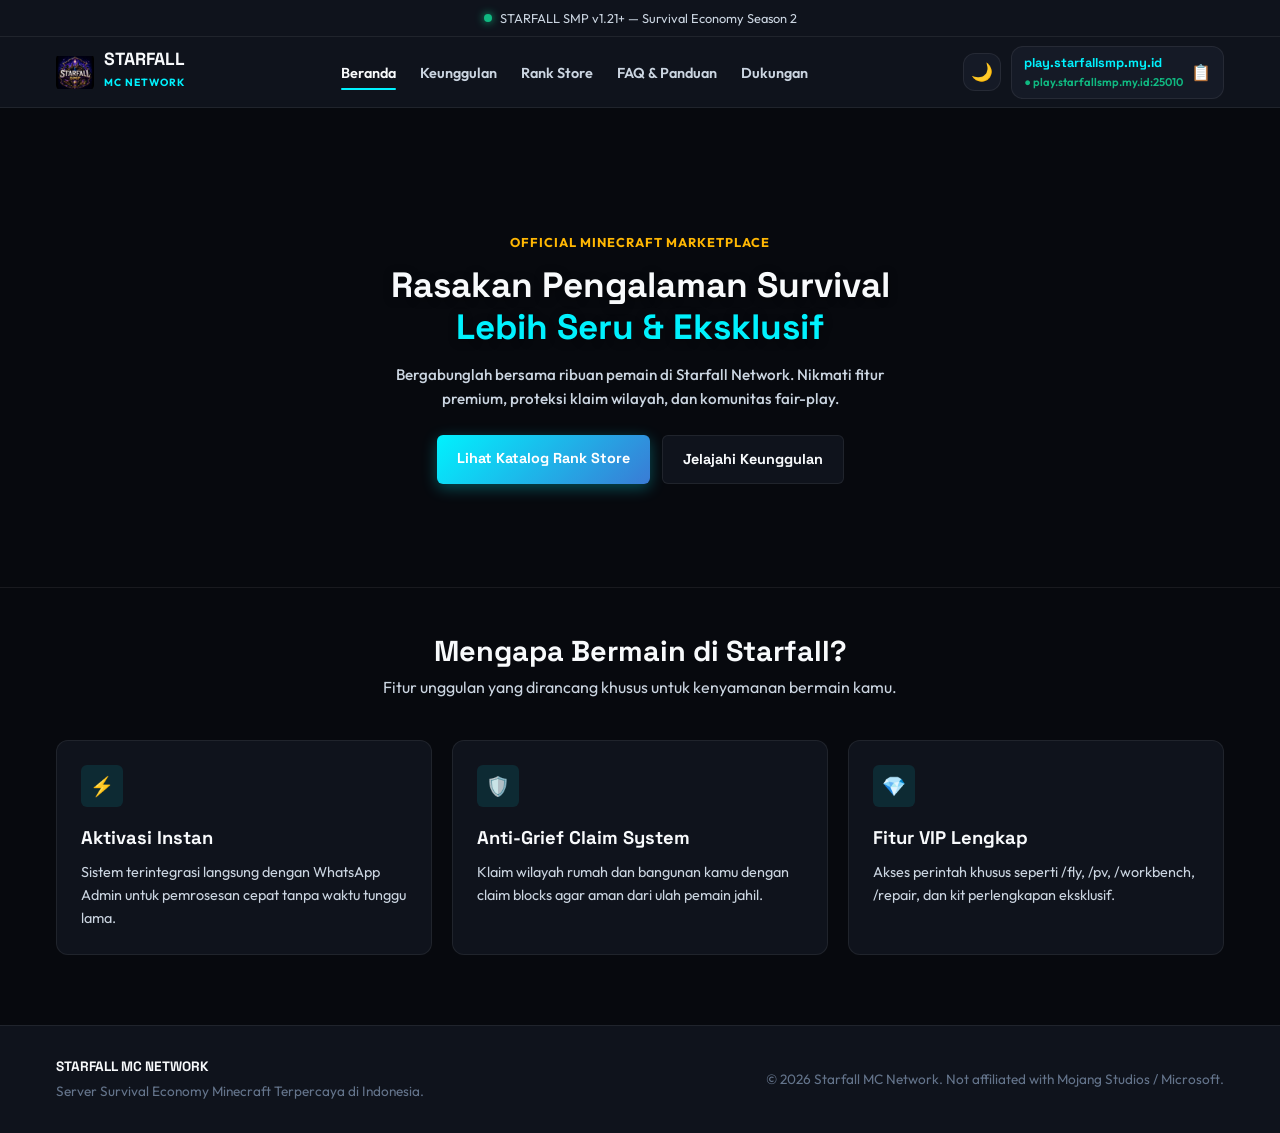
==== commit 0ddd763d: "Update index.html" ====
--- a/index.html
+++ b/index.html
@@ -53,7 +53,7 @@
 
         <div class="ip-copy-btn ip-copy-trigger" title="Klik untuk Copy IP">
           <div>
-            <div class="ip-text">play.starfallsmp.my.id:25010</div>
+            <div class="ip-text">play.starfallsmp.my.id</div>
             <div class="ip-sub" id="onlinePlayerCount">● Memuat Pemain...</div>
           </div>
           <span>📋</span>
